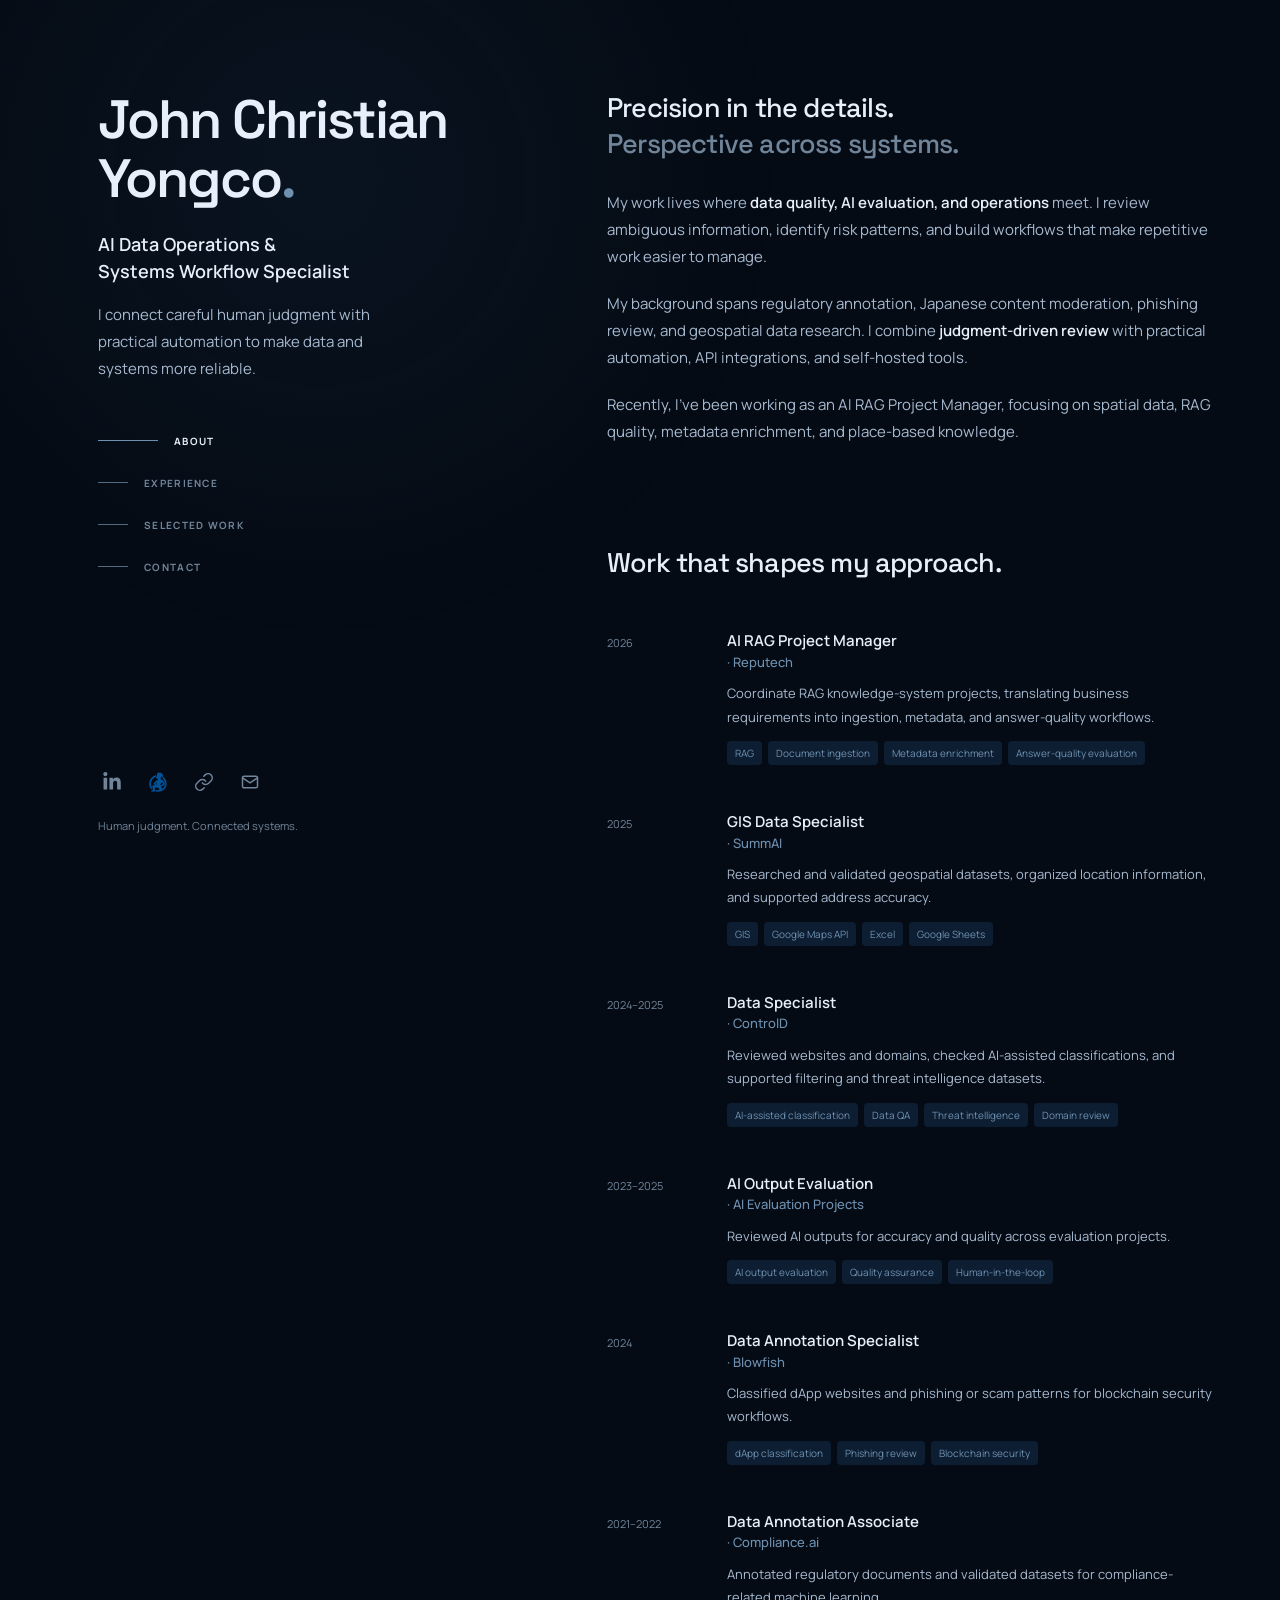
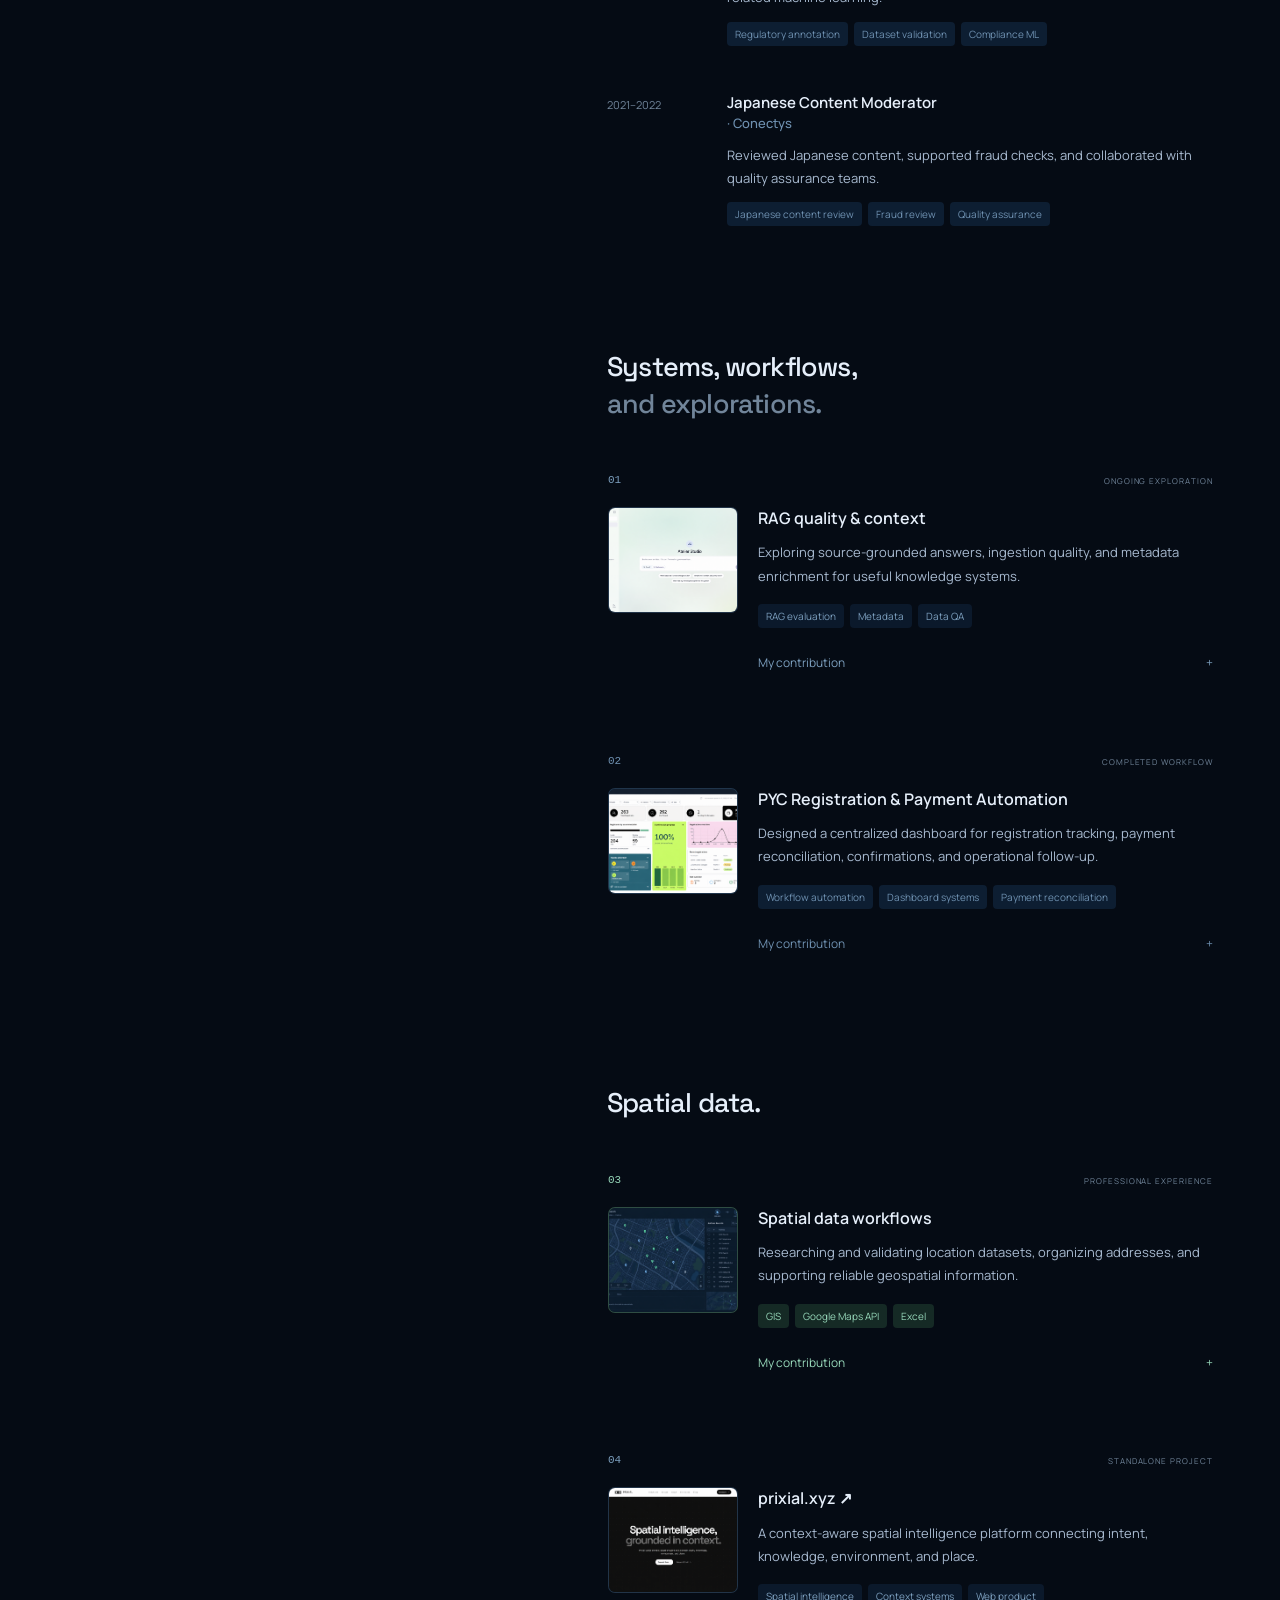
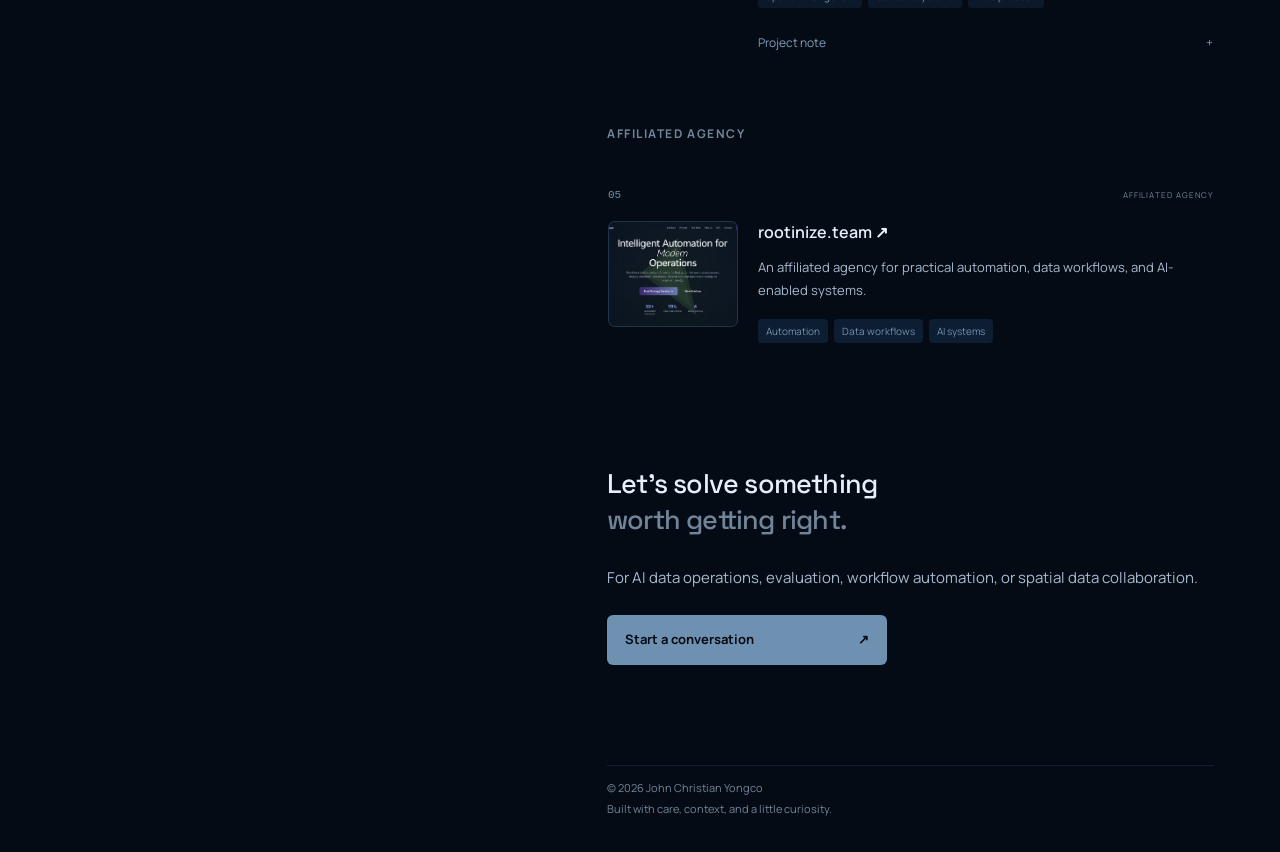
==== portal-website/index.html @ d36c57a6 "Update portfolio site and project assets" ====
<!doctype html><html lang="en"><head><meta charset="utf-8"><meta name="viewport" content="width=device-width,initial-scale=1"><title>John Christian Yongco | AI Data Operations & Automation</title><meta name="description" content="John Christian Yongco: AI data operations, workflow automation, human-in-the-loop evaluation, and spatial data research. Based in Cebu, Philippines."><meta name="theme-color" content="#050B14"><meta property="og:title" content="John Christian Yongco | Portfolio"><meta property="og:description" content="Careful judgment. Useful automation. Reliable data."><link rel="preconnect" href="https://fonts.googleapis.com"><link rel="stylesheet" href="https://fonts.googleapis.com/css2?family=Manrope:wght@400;500;600;700&family=Space+Grotesk:wght@400;500;600;700&display=swap"><link rel="icon" href="favicon.svg" type="image/svg+xml"><link rel="stylesheet" href="style.css"></head><body><a class="skip" href="#main">Skip to content</a><div class="ambient" aria-hidden="true"></div><div class="layout"><header class="identity"><div><a href="#about" class="name">John Christian<br>Yongco<span>.</span></a><h1>AI Data Operations &<br>Systems Workflow Specialist</h1><p class="intro">I connect careful human judgment with practical automation to make data and systems more reliable.</p><nav aria-label="Portfolio sections"><a href="#about" class="active"><i></i>About</a><a href="#experience"><i></i>Experience</a><a href="#projects"><i></i>Selected work</a><a href="#contact"><i></i>Contact</a></nav></div><div class="identity-bottom"><div class="social"><a href="https://www.linkedin.com/in/jcyongco/" target="_blank" rel="noopener noreferrer" aria-label="LinkedIn" title="LinkedIn"><svg class="brand-icon linkedin-icon" viewBox="0 0 448 512" aria-hidden="true"><path d="M100.28 448H7.4V148.9h92.88V448zM53.79 108.1C24.09 108.1 0 83.5 0 53.8a53.79 53.79 0 0 1 107.58 0c0 29.7-24.1 54.3-53.79 54.3zM447.9 448h-92.68V302.4c0-34.7-.7-79.2-48.29-79.2-48.29 0-55.69 37.7-55.69 76.7V448h-92.78V148.9h89.08v40.8h1.3c12.4-23.5 42.69-48.3 87.88-48.3 94 0 111.28 61.9 111.28 142.3V448z"/></svg></a><a href="https://v2.onlinejobs.ph/jobseekers/info/706269" target="_blank" rel="noopener noreferrer" aria-label="OnlineJobs.ph profile" title="OnlineJobs.ph"><img class="onlinejobs-logo" src="Images/onlinejobs-logo-exact.png" alt="OnlineJobs.ph logo"></a><a href="https://www.stackinfolio.dev/jcyoncs" target="_blank" rel="noopener noreferrer" aria-label="Stackinfolio" title="Stackinfolio"><svg class="link-icon" viewBox="0 0 24 24" aria-hidden="true" fill="none" stroke="currentColor" stroke-width="1.8" stroke-linecap="round" stroke-linejoin="round"><path d="M10 13a5 5 0 0 0 7.54.54l3-3a5 5 0 0 0-7.07-7.07l-1.72 1.71"/><path d="M14 11a5 5 0 0 0-7.54-.54l-3 3a5 5 0 0 0 7.07 7.07l1.71-1.71"/></svg></a><a href="mailto:johnc.yongco@gmail.com" aria-label="Email" title="Email"><svg class="contact-icon" viewBox="0 0 24 24" aria-hidden="true" fill="none" stroke="currentColor" stroke-width="1.8" stroke-linecap="round" stroke-linejoin="round"><path d="M3 7a2 2 0 0 1 2-2h14a2 2 0 0 1 2 2v10a2 2 0 0 1-2 2H5a2 2 0 0 1-2-2V7Z"/><path d="m3 7 9 6 9-6"/></svg></a></div><p>Human judgment. Connected systems.</p></div></header><main id="main"><section id="about"><h2>Precision in the details.<br><span>Perspective across systems.</span></h2><p>My work lives where <strong>data quality, AI evaluation, and operations</strong> meet. I review ambiguous information, identify risk patterns, and build workflows that make repetitive work easier to manage.</p><p>My background spans regulatory annotation, Japanese content moderation, phishing review, and geospatial data research. I combine <strong>judgment-driven review</strong> with practical automation, API integrations, and self-hosted tools.</p><p>Recently, I’ve been working as an AI RAG Project Manager, focusing on spatial data, RAG quality, metadata enrichment, and place-based knowledge.</p></section><section class="section" id="experience"><h2>Work that shapes my approach.</h2><article class="experience-row"><span class="date">2026</span><div><h3>AI RAG Project Manager <span>· Reputech</span></h3><p>Coordinate RAG knowledge-system projects, translating business requirements into ingestion, metadata, and answer-quality workflows.</p><div class="experience-tags"><span>RAG</span><span>Document ingestion</span><span>Metadata enrichment</span><span>Answer-quality evaluation</span></div></div></article><article class="experience-row"><span class="date">2025</span><div><h3>GIS Data Specialist <span>· SummAI</span></h3><p>Researched and validated geospatial datasets, organized location information, and supported address accuracy.</p><div class="experience-tags"><span>GIS</span><span>Google Maps API</span><span>Excel</span><span>Google Sheets</span></div></div></article><article class="experience-row"><span class="date">2024–2025</span><div><h3>Data Specialist <span>· ControlD</span></h3><p>Reviewed websites and domains, checked AI-assisted classifications, and supported filtering and threat intelligence datasets.</p><div class="experience-tags"><span>AI-assisted classification</span><span>Data QA</span><span>Threat intelligence</span><span>Domain review</span></div></div></article><article class="experience-row"><span class="date">2023–2025</span><div><h3>AI Output Evaluation <span>· AI Evaluation Projects</span></h3><p>Reviewed AI outputs for accuracy and quality across evaluation projects.</p><div class="experience-tags"><span>AI output evaluation</span><span>Quality assurance</span><span>Human-in-the-loop</span></div></div></article><article class="experience-row"><span class="date">2024</span><div><h3>Data Annotation Specialist <span>· Blowfish</span></h3><p>Classified dApp websites and phishing or scam patterns for blockchain security workflows.</p><div class="experience-tags"><span>dApp classification</span><span>Phishing review</span><span>Blockchain security</span></div></div></article><article class="experience-row"><span class="date">2021–2022</span><div><h3>Data Annotation Associate <span>· Compliance.ai</span></h3><p>Annotated regulatory documents and validated datasets for compliance-related machine learning.</p><div class="experience-tags"><span>Regulatory annotation</span><span>Dataset validation</span><span>Compliance ML</span></div></div></article><article class="experience-row"><span class="date">2021–2022</span><div><h3>Japanese Content Moderator <span>· Conectys</span></h3><p>Reviewed Japanese content, supported fraud checks, and collaborated with quality assurance teams.</p><div class="experience-tags"><span>Japanese content review</span><span>Fraud review</span><span>Quality assurance</span></div></div></article></section><section id="projects"><h2>Systems, workflows,<br><span>and explorations.</span></h2><article class="project ink"><div class="project-top"><span class="project-number">01</span><span class="status">ONGOING EXPLORATION</span></div><div class="project-body"><div class="thumbnail image-thumbnail"><img src="../Images/rag-quality-cover.png" alt="JC Personal RAG chat interface"></div><div><h3>RAG quality & context</h3><p>Exploring source-grounded answers, ingestion quality, and metadata enrichment for useful knowledge systems.</p><div class="project-tags"><span>RAG evaluation</span><span>Metadata</span><span>Data QA</span></div><details><summary>My contribution <span>+</span></summary><p>Working on evaluation criteria and understanding how ingestion and metadata affect answer quality. This is an exploration rather than a finished product.</p></details></div></div></article><article class="project sky"><div class="project-top"><span class="project-number">02</span><span class="status">COMPLETED WORKFLOW</span></div><div class="project-body"><div class="thumbnail image-thumbnail"><img src="../Images/pyc-dashboard-cover.png" alt="PYC registration and payment dashboard"></div><div><h3>PYC Registration &amp; Payment Automation</h3><p>Designed a centralized dashboard for registration tracking, payment reconciliation, confirmations, and operational follow-up.</p><div class="project-tags"><span>Workflow automation</span><span>Dashboard systems</span><span>Payment reconciliation</span></div><details><summary>My contribution <span>+</span></summary><p>Built and organized a practical operations view for monitoring registrants, confirmations, payments, references, and follow-up tasks.</p></details></div></div></article></section><section class="section" id="spatial-work"><h2>Spatial data.</h2><article class="project forest"><div class="project-top"><span class="project-number">03</span><span class="status">PROFESSIONAL EXPERIENCE</span></div><div class="project-body"><div class="thumbnail image-thumbnail"><img src="../Images/spatial-workflows-cover.png" alt="Spatial data workbench with map and address validation records"></div><div><h3>Spatial data workflows</h3><p>Researching and validating location datasets, organizing addresses, and supporting reliable geospatial information.</p><div class="project-tags"><span>GIS</span><span>Google Maps API</span><span>Excel</span></div><details><summary>My contribution <span>+</span></summary><p>Researched and validated mapping data, processed address information, and used spreadsheets and mapping tools to organize datasets.</p></details></div></div></article><article class="project ink"><div class="project-top"><span class="project-number">04</span><span class="status">STANDALONE PROJECT</span></div><div class="project-body"><div class="thumbnail image-thumbnail"><img src="../Images/spatial-data-cover.png" alt="Prixial spatial intelligence homepage"></div><div><h3><a class="project-title-link" href="https://prixial.xyz" target="_blank" rel="noopener noreferrer">prixial.xyz ↗</a></h3><p>A context-aware spatial intelligence platform connecting intent, knowledge, environment, and place.</p><div class="project-tags"><span>Spatial intelligence</span><span>Context systems</span><span>Web product</span></div><details><summary>Project note <span>+</span></summary><p>Shown as a standalone spatial data project, separate from the selected work above.</p></details></div></div></article><h3 class="subsection-heading">Affiliated agency</h3><article class="project sky"><div class="project-top"><span class="project-number">05</span><span class="status">AFFILIATED AGENCY</span></div><div class="project-body"><div class="thumbnail image-thumbnail"><img src="Images/rootinize-cover.png" alt="Rootinize intelligent automation website"></div><div><h3><a class="project-title-link" href="https://rootinize.team" target="_blank" rel="noopener noreferrer">rootinize.team ↗</a></h3><p>An affiliated agency for practical automation, data workflows, and AI-enabled systems.</p><div class="project-tags"><span>Automation</span><span>Data workflows</span><span>AI systems</span></div></div></div></article></section><section id="contact"><h2>Let’s solve something<br><span>worth getting right.</span></h2><p>For AI data operations, evaluation, workflow automation, or spatial data collaboration.</p><a class="contact-button" href="mailto:johnc.yongco@gmail.com">Start a conversation <span>↗</span></a></section><footer>© 2026 John Christian Yongco<br><span>Built with care, context, and a little curiosity.</span></footer></main></div><script src="main.js"></script></body></html>
---- portal-website/style.css ----
:root{color-scheme:dark;--bg:#050b14;--text:#e6effa;--secondary:#a8bad0;--muted:#71859a;--primary:#6f91b1;--mint:#97d8ba;--sky:#6f91b1;--blue:#7c9fbe;--line:#26394f}*{box-sizing:border-box}html{scroll-behavior:smooth;scroll-padding-top:80px}body{margin:0;background:var(--bg);color:var(--secondary);font-family:Manrope,Arial,sans-serif;font-size:15px;line-height:1.8}a{color:var(--text);text-decoration:none}a:focus-visible,summary:focus-visible{outline:2px solid #afc8de;outline-offset:6px}::selection{background:#21395a;color:white}.ambient{position:fixed;inset:0;pointer-events:none;background:radial-gradient(650px circle at var(--x,25%) var(--y,20%),#203e602b,transparent 70%);z-index:-1}.layout{max-width:1180px;margin:auto;display:grid;grid-template-columns:44% 56%;padding:0 48px;gap:32px}.identity{height:100vh;position:sticky;top:0;padding:90px 0 44px;display:flex;flex-direction:column;justify-content:space-between}.name{display:block;font-family:'Space Grotesk',Arial,sans-serif;font-size:clamp(38px,4.3vw,54px);font-weight:600;line-height:1.1;letter-spacing:-2px}.name span{color:var(--primary)}h1{font-size:18px;line-height:1.5;color:var(--text);font-weight:600;margin:22px 0 16px}.intro{max-width:320px;font-size:15px;line-height:1.8}nav{margin-top:44px;display:flex;flex-direction:column;gap:12px}nav a{display:flex;align-items:center;gap:16px;text-transform:uppercase;font-size:10px;letter-spacing:.13em;color:var(--muted);font-weight:700;width:fit-content;min-height:30px}nav i{width:30px;height:1px;background:#536b82;transition:width .24s,background .24s}nav a:hover,nav a.active{color:var(--text)}nav a:hover i,nav a.active i{width:60px;background:var(--primary)}.social{display:flex;gap:18px;align-items:center}.social a{display:inline-flex;align-items:center;justify-content:center;width:28px;height:28px;color:var(--muted);transition:color .24s,transform .24s}.social a:hover,.social a:focus-visible{color:var(--primary);transform:translateY(-2px)}.social svg{width:20px;height:20px}.social .brand-icon{fill:currentColor}.social .contact-icon,.social .link-icon,.social .profile-icon,.social .onlinejobs-icon{fill:none}.social .stackinfolio-icon{overflow:visible}.social .onlinejobs-logo{display:block;width:20px;height:20px;object-fit:contain;vertical-align:middle}.identity-bottom p{font-size:11px;color:var(--muted);margin-top:20px}main{padding:90px 0 32px;min-width:0}section{margin-bottom:100px;scroll-margin-top:60px}h2{font-family:'Space Grotesk',Arial,sans-serif;color:var(--text);font-size:27px;line-height:1.35;font-weight:500;letter-spacing:-.8px;margin:0 0 26px}h2 span{color:var(--muted)}p{margin:0 0 20px}strong{color:var(--text);font-weight:600}#about a{color:var(--primary)}.focus-line{display:flex;gap:18px;flex-wrap:wrap;padding-top:14px;font-size:9px;letter-spacing:.1em}.focus-line span:nth-child(1){color:var(--mint)}.focus-line span:nth-child(2){color:var(--sky)}.focus-line span:nth-child(3){color:var(--primary)}.experience-row{display:grid;grid-template-columns:100px 1fr;gap:20px;padding:23px 16px;margin:0 -16px;border-radius:10px;transition:background .24s}.experience-row:hover{background:#0d1e3270}.date{font-size:11px;color:var(--muted);padding-top:3px}.experience-row h3{font-size:15px;color:var(--text);line-height:1.5;font-weight:600;margin:0 0 10px}.experience-row h3 span{display:block;color:var(--primary);font-weight:500;font-size:13px}.experience-row p{font-size:13px;line-height:1.8;margin:0}.experience-tags{display:flex;flex-wrap:wrap;gap:6px;margin-top:12px}.experience-tags span{font-size:10px;padding:3px 8px;color:var(--primary);background:#0d1e32;border-radius:4px}.project{--accent:var(--primary);--panel:#0b192b;padding:22px;margin:0 -22px 24px;border:1px solid transparent;border-radius:12px;transition:background .24s,border-color .24s,transform .24s}.project.sky{--accent:var(--sky);--panel:#0d1e32}.project.forest{--accent:var(--mint);--panel:#152a25}.project.ink{--accent:var(--blue);--panel:#0b192b}.project:hover,.project:focus-within{background:color-mix(in srgb,var(--panel) 70%,transparent);border-color:color-mix(in srgb,var(--accent) 18%,transparent);transform:translateY(-3px)}.project-top{display:flex;justify-content:space-between;align-items:center;margin-bottom:16px}.project-number{font-family:monospace;font-size:11px;color:var(--accent)}.status{font-size:8px;letter-spacing:.12em;color:var(--muted)}.project-body{display:grid;grid-template-columns:130px 1fr;gap:20px}.thumbnail{height:106px;border-radius:7px;background:var(--panel);border:1px solid color-mix(in srgb,var(--accent) 20%,transparent);padding:12px 9px;color:var(--accent);display:flex;flex-direction:column;justify-content:space-between}.thumbnail>span{font-size:8px;letter-spacing:.12em}.thumbnail small{font-size:7px}.image-thumbnail{padding:0;overflow:hidden}.image-thumbnail img{display:block;width:100%;height:100%;object-fit:cover}.diagram{display:flex;align-items:center;justify-content:center;gap:7px}.diagram i{width:19px;height:19px;border:1px solid var(--accent);border-radius:4px;transform:rotate(-12deg)}.diagram b{font-weight:400;font-size:10px}.project h3{font-size:16px;font-weight:600;line-height:1.4;color:var(--text);margin:0 0 12px}.project-title-link{color:inherit}.project-title-link:hover{color:var(--primary)}.subsection-heading{font-size:12px;text-transform:uppercase;letter-spacing:.13em;color:var(--muted);font-weight:700;margin:38px 0 18px}.project p{font-size:13px;margin-bottom:16px}.project-tags,.tags{display:flex;flex-wrap:wrap;gap:6px}.project-tags span{font-size:10px;padding:3px 8px;color:var(--accent);background:var(--panel);border-radius:4px}details{font-size:12px;margin-top:16px}summary{cursor:pointer;list-style:none;color:var(--accent);display:flex;justify-content:space-between;gap:12px;padding:8px 0}summary::-webkit-details-marker{display:none}details[open] summary span{transform:rotate(45deg)}details p{margin-top:10px}.stack-grid{display:grid;gap:22px}.stack h3{font-size:13px;color:var(--text);font-weight:600;margin:0 0 10px}.tags span{font-size:10px;padding:4px 9px;background:#0b192b;color:var(--blue);border-radius:4px}.stack:nth-child(3n+1) .tags span{background:#0d1e32;color:var(--sky)}.stack:nth-child(3n+2) .tags span{background:#152a25;color:var(--mint)}.section-note{font-size:13px;margin-bottom:28px}.contact-button{display:flex;justify-content:space-between;background:var(--primary);color:#050b14;padding:13px 18px;border-radius:6px;max-width:280px;font-size:13px;font-weight:700;margin:24px 0 12px}.contact-button:hover{background:#bcd8f2}.email{font-size:12px;color:var(--muted)}footer{font-size:11px;color:var(--muted);line-height:1.9;padding-top:12px;border-top:1px solid #26394f70}.skip{position:fixed;top:-60px;left:20px;padding:12px;background:var(--primary);color:#050b14;z-index:10}.skip:focus{top:16px}@media(min-width:1400px){.layout{gap:64px}}@media(max-width:900px){.layout{display:block;padding:0 28px;max-width:720px}.identity{height:auto;position:relative;padding:64px 0 48px}.name{font-size:48px}nav{flex-direction:row;flex-wrap:wrap;gap:16px;margin:28px 0}nav i{display:none}.identity-bottom{margin-top:24px}.identity-bottom p{display:none}.intro{max-width:460px}main{padding:20px 0 32px}section{margin-bottom:72px}.project{margin-left:-12px;margin-right:-12px;padding:18px 12px}}@media(max-width:480px){.layout{padding:0 22px}.name{font-size:40px}.project-body{grid-template-columns:1fr}.thumbnail{width:150px;height:100px}.experience-row{grid-template-columns:1fr;gap:8px;padding:20px 12px;margin:0 -12px}h2{font-size:25px}.status{font-size:8px}nav a{min-height:44px}.social a{min-height:44px;width:44px;height:44px}}@media(prefers-reduced-motion:reduce){html{scroll-behavior:auto}*,*::before,*::after{transition:none!important;animation:none!important}.project:hover{transform:none}.ambient{background:none}}
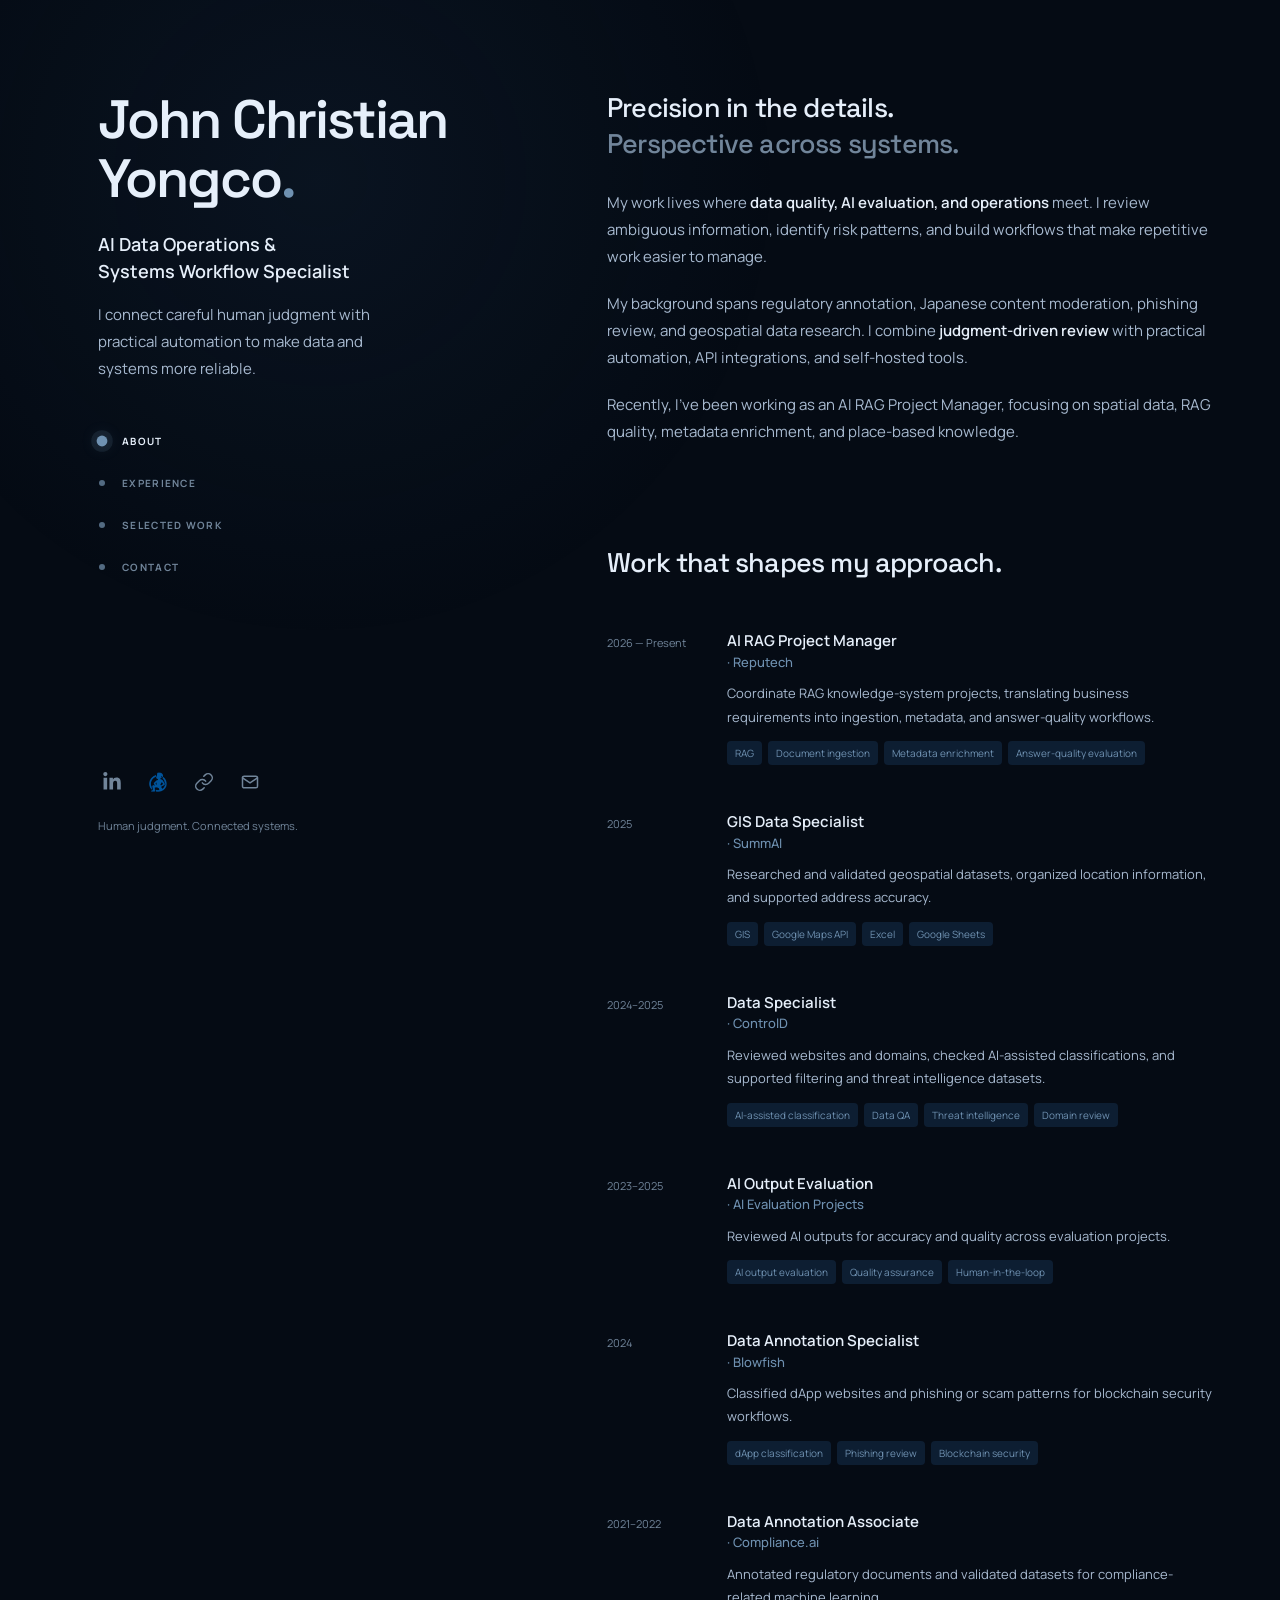
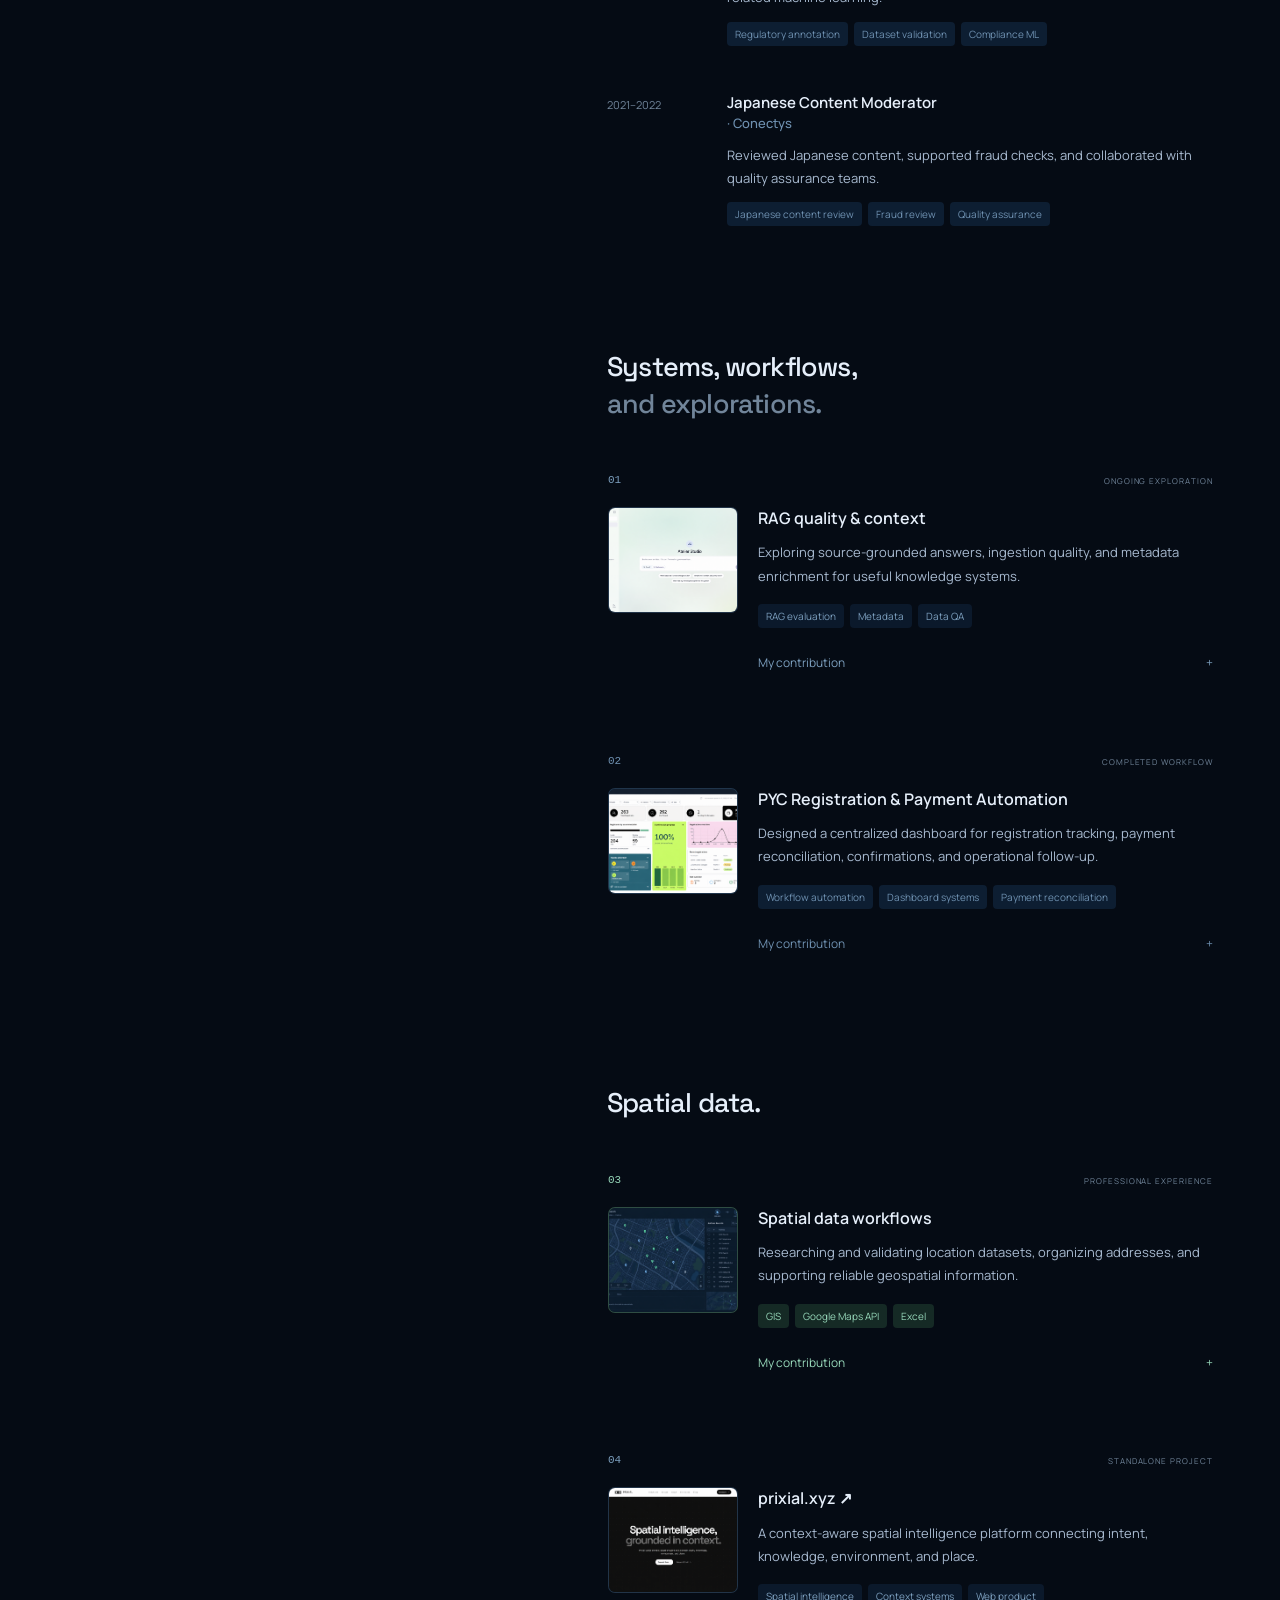
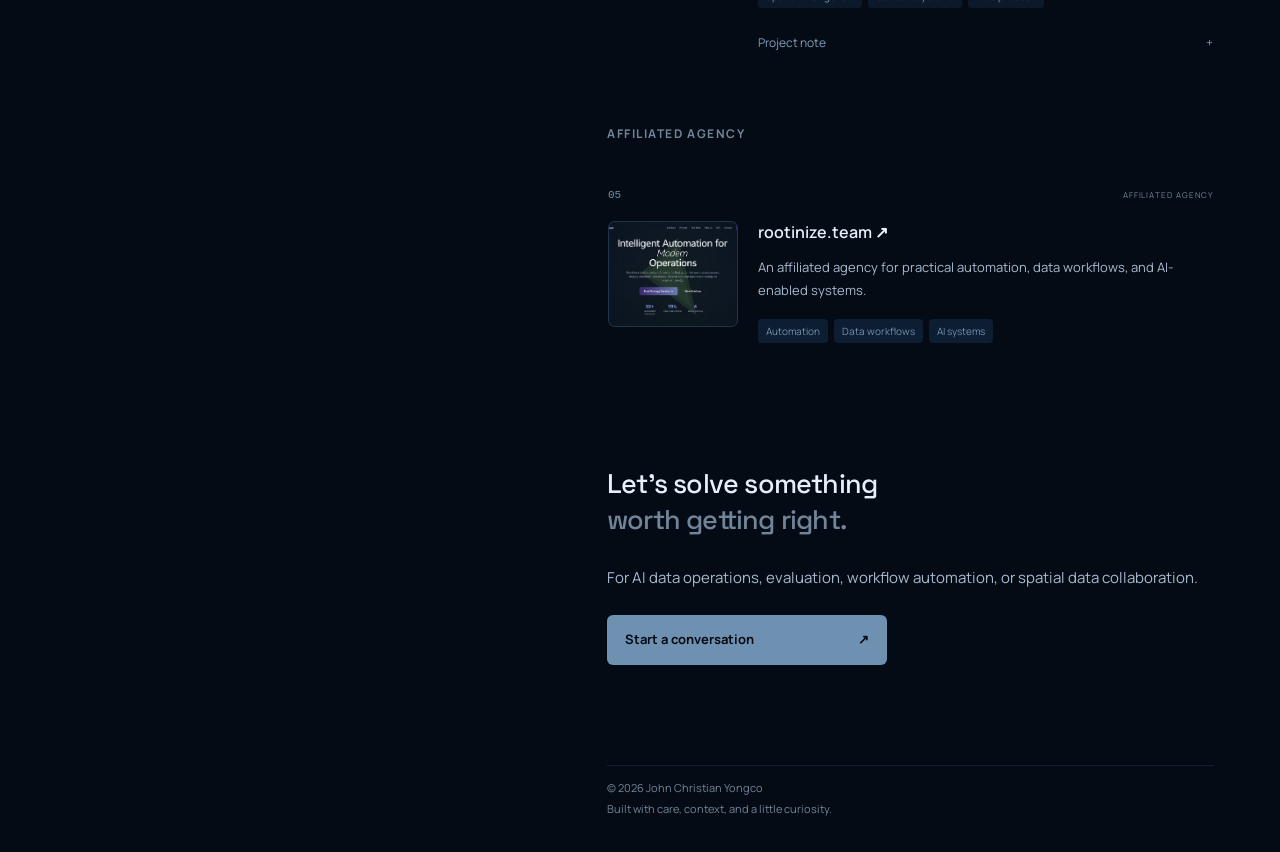
==== commit 1a043e24: "Refine portfolio navigation indicators" ====
--- a/portal-website/index.html
+++ b/portal-website/index.html
@@ -1 +1 @@
-<!doctype html><html lang="en"><head><meta charset="utf-8"><meta name="viewport" content="width=device-width,initial-scale=1"><title>John Christian Yongco | AI Data Operations & Automation</title><meta name="description" content="John Christian Yongco: AI data operations, workflow automation, human-in-the-loop evaluation, and spatial data research. Based in Cebu, Philippines."><meta name="theme-color" content="#050B14"><meta property="og:title" content="John Christian Yongco | Portfolio"><meta property="og:description" content="Careful judgment. Useful automation. Reliable data."><link rel="preconnect" href="https://fonts.googleapis.com"><link rel="stylesheet" href="https://fonts.googleapis.com/css2?family=Manrope:wght@400;500;600;700&family=Space+Grotesk:wght@400;500;600;700&display=swap"><link rel="icon" href="favicon.svg" type="image/svg+xml"><link rel="stylesheet" href="style.css"></head><body><a class="skip" href="#main">Skip to content</a><div class="ambient" aria-hidden="true"></div><div class="layout"><header class="identity"><div><a href="#about" class="name">John Christian<br>Yongco<span>.</span></a><h1>AI Data Operations &<br>Systems Workflow Specialist</h1><p class="intro">I connect careful human judgment with practical automation to make data and systems more reliable.</p><nav aria-label="Portfolio sections"><a href="#about" class="active"><i></i>About</a><a href="#experience"><i></i>Experience</a><a href="#projects"><i></i>Selected work</a><a href="#contact"><i></i>Contact</a></nav></div><div class="identity-bottom"><div class="social"><a href="https://www.linkedin.com/in/jcyongco/" target="_blank" rel="noopener noreferrer" aria-label="LinkedIn" title="LinkedIn"><svg class="brand-icon linkedin-icon" viewBox="0 0 448 512" aria-hidden="true"><path d="M100.28 448H7.4V148.9h92.88V448zM53.79 108.1C24.09 108.1 0 83.5 0 53.8a53.79 53.79 0 0 1 107.58 0c0 29.7-24.1 54.3-53.79 54.3zM447.9 448h-92.68V302.4c0-34.7-.7-79.2-48.29-79.2-48.29 0-55.69 37.7-55.69 76.7V448h-92.78V148.9h89.08v40.8h1.3c12.4-23.5 42.69-48.3 87.88-48.3 94 0 111.28 61.9 111.28 142.3V448z"/></svg></a><a href="https://v2.onlinejobs.ph/jobseekers/info/706269" target="_blank" rel="noopener noreferrer" aria-label="OnlineJobs.ph profile" title="OnlineJobs.ph"><img class="onlinejobs-logo" src="Images/onlinejobs-logo-exact.png" alt="OnlineJobs.ph logo"></a><a href="https://www.stackinfolio.dev/jcyoncs" target="_blank" rel="noopener noreferrer" aria-label="Stackinfolio" title="Stackinfolio"><svg class="link-icon" viewBox="0 0 24 24" aria-hidden="true" fill="none" stroke="currentColor" stroke-width="1.8" stroke-linecap="round" stroke-linejoin="round"><path d="M10 13a5 5 0 0 0 7.54.54l3-3a5 5 0 0 0-7.07-7.07l-1.72 1.71"/><path d="M14 11a5 5 0 0 0-7.54-.54l-3 3a5 5 0 0 0 7.07 7.07l1.71-1.71"/></svg></a><a href="mailto:johnc.yongco@gmail.com" aria-label="Email" title="Email"><svg class="contact-icon" viewBox="0 0 24 24" aria-hidden="true" fill="none" stroke="currentColor" stroke-width="1.8" stroke-linecap="round" stroke-linejoin="round"><path d="M3 7a2 2 0 0 1 2-2h14a2 2 0 0 1 2 2v10a2 2 0 0 1-2 2H5a2 2 0 0 1-2-2V7Z"/><path d="m3 7 9 6 9-6"/></svg></a></div><p>Human judgment. Connected systems.</p></div></header><main id="main"><section id="about"><h2>Precision in the details.<br><span>Perspective across systems.</span></h2><p>My work lives where <strong>data quality, AI evaluation, and operations</strong> meet. I review ambiguous information, identify risk patterns, and build workflows that make repetitive work easier to manage.</p><p>My background spans regulatory annotation, Japanese content moderation, phishing review, and geospatial data research. I combine <strong>judgment-driven review</strong> with practical automation, API integrations, and self-hosted tools.</p><p>Recently, I’ve been working as an AI RAG Project Manager, focusing on spatial data, RAG quality, metadata enrichment, and place-based knowledge.</p></section><section class="section" id="experience"><h2>Work that shapes my approach.</h2><article class="experience-row"><span class="date">2026</span><div><h3>AI RAG Project Manager <span>· Reputech</span></h3><p>Coordinate RAG knowledge-system projects, translating business requirements into ingestion, metadata, and answer-quality workflows.</p><div class="experience-tags"><span>RAG</span><span>Document ingestion</span><span>Metadata enrichment</span><span>Answer-quality evaluation</span></div></div></article><article class="experience-row"><span class="date">2025</span><div><h3>GIS Data Specialist <span>· SummAI</span></h3><p>Researched and validated geospatial datasets, organized location information, and supported address accuracy.</p><div class="experience-tags"><span>GIS</span><span>Google Maps API</span><span>Excel</span><span>Google Sheets</span></div></div></article><article class="experience-row"><span class="date">2024–2025</span><div><h3>Data Specialist <span>· ControlD</span></h3><p>Reviewed websites and domains, checked AI-assisted classifications, and supported filtering and threat intelligence datasets.</p><div class="experience-tags"><span>AI-assisted classification</span><span>Data QA</span><span>Threat intelligence</span><span>Domain review</span></div></div></article><article class="experience-row"><span class="date">2023–2025</span><div><h3>AI Output Evaluation <span>· AI Evaluation Projects</span></h3><p>Reviewed AI outputs for accuracy and quality across evaluation projects.</p><div class="experience-tags"><span>AI output evaluation</span><span>Quality assurance</span><span>Human-in-the-loop</span></div></div></article><article class="experience-row"><span class="date">2024</span><div><h3>Data Annotation Specialist <span>· Blowfish</span></h3><p>Classified dApp websites and phishing or scam patterns for blockchain security workflows.</p><div class="experience-tags"><span>dApp classification</span><span>Phishing review</span><span>Blockchain security</span></div></div></article><article class="experience-row"><span class="date">2021–2022</span><div><h3>Data Annotation Associate <span>· Compliance.ai</span></h3><p>Annotated regulatory documents and validated datasets for compliance-related machine learning.</p><div class="experience-tags"><span>Regulatory annotation</span><span>Dataset validation</span><span>Compliance ML</span></div></div></article><article class="experience-row"><span class="date">2021–2022</span><div><h3>Japanese Content Moderator <span>· Conectys</span></h3><p>Reviewed Japanese content, supported fraud checks, and collaborated with quality assurance teams.</p><div class="experience-tags"><span>Japanese content review</span><span>Fraud review</span><span>Quality assurance</span></div></div></article></section><section id="projects"><h2>Systems, workflows,<br><span>and explorations.</span></h2><article class="project ink"><div class="project-top"><span class="project-number">01</span><span class="status">ONGOING EXPLORATION</span></div><div class="project-body"><div class="thumbnail image-thumbnail"><img src="../Images/rag-quality-cover.png" alt="JC Personal RAG chat interface"></div><div><h3>RAG quality & context</h3><p>Exploring source-grounded answers, ingestion quality, and metadata enrichment for useful knowledge systems.</p><div class="project-tags"><span>RAG evaluation</span><span>Metadata</span><span>Data QA</span></div><details><summary>My contribution <span>+</span></summary><p>Working on evaluation criteria and understanding how ingestion and metadata affect answer quality. This is an exploration rather than a finished product.</p></details></div></div></article><article class="project sky"><div class="project-top"><span class="project-number">02</span><span class="status">COMPLETED WORKFLOW</span></div><div class="project-body"><div class="thumbnail image-thumbnail"><img src="../Images/pyc-dashboard-cover.png" alt="PYC registration and payment dashboard"></div><div><h3>PYC Registration &amp; Payment Automation</h3><p>Designed a centralized dashboard for registration tracking, payment reconciliation, confirmations, and operational follow-up.</p><div class="project-tags"><span>Workflow automation</span><span>Dashboard systems</span><span>Payment reconciliation</span></div><details><summary>My contribution <span>+</span></summary><p>Built and organized a practical operations view for monitoring registrants, confirmations, payments, references, and follow-up tasks.</p></details></div></div></article></section><section class="section" id="spatial-work"><h2>Spatial data.</h2><article class="project forest"><div class="project-top"><span class="project-number">03</span><span class="status">PROFESSIONAL EXPERIENCE</span></div><div class="project-body"><div class="thumbnail image-thumbnail"><img src="../Images/spatial-workflows-cover.png" alt="Spatial data workbench with map and address validation records"></div><div><h3>Spatial data workflows</h3><p>Researching and validating location datasets, organizing addresses, and supporting reliable geospatial information.</p><div class="project-tags"><span>GIS</span><span>Google Maps API</span><span>Excel</span></div><details><summary>My contribution <span>+</span></summary><p>Researched and validated mapping data, processed address information, and used spreadsheets and mapping tools to organize datasets.</p></details></div></div></article><article class="project ink"><div class="project-top"><span class="project-number">04</span><span class="status">STANDALONE PROJECT</span></div><div class="project-body"><div class="thumbnail image-thumbnail"><img src="../Images/spatial-data-cover.png" alt="Prixial spatial intelligence homepage"></div><div><h3><a class="project-title-link" href="https://prixial.xyz" target="_blank" rel="noopener noreferrer">prixial.xyz ↗</a></h3><p>A context-aware spatial intelligence platform connecting intent, knowledge, environment, and place.</p><div class="project-tags"><span>Spatial intelligence</span><span>Context systems</span><span>Web product</span></div><details><summary>Project note <span>+</span></summary><p>Shown as a standalone spatial data project, separate from the selected work above.</p></details></div></div></article><h3 class="subsection-heading">Affiliated agency</h3><article class="project sky"><div class="project-top"><span class="project-number">05</span><span class="status">AFFILIATED AGENCY</span></div><div class="project-body"><div class="thumbnail image-thumbnail"><img src="Images/rootinize-cover.png" alt="Rootinize intelligent automation website"></div><div><h3><a class="project-title-link" href="https://rootinize.team" target="_blank" rel="noopener noreferrer">rootinize.team ↗</a></h3><p>An affiliated agency for practical automation, data workflows, and AI-enabled systems.</p><div class="project-tags"><span>Automation</span><span>Data workflows</span><span>AI systems</span></div></div></div></article></section><section id="contact"><h2>Let’s solve something<br><span>worth getting right.</span></h2><p>For AI data operations, evaluation, workflow automation, or spatial data collaboration.</p><a class="contact-button" href="mailto:johnc.yongco@gmail.com">Start a conversation <span>↗</span></a></section><footer>© 2026 John Christian Yongco<br><span>Built with care, context, and a little curiosity.</span></footer></main></div><script src="main.js"></script></body></html>+<!doctype html><html lang="en"><head><meta charset="utf-8"><meta name="viewport" content="width=device-width,initial-scale=1"><title>John Christian Yongco | AI Data Operations & Automation</title><meta name="description" content="John Christian Yongco: AI data operations, workflow automation, human-in-the-loop evaluation, and spatial data research. Based in Cebu, Philippines."><meta name="theme-color" content="#050B14"><meta property="og:title" content="John Christian Yongco | Portfolio"><meta property="og:description" content="Careful judgment. Useful automation. Reliable data."><link rel="preconnect" href="https://fonts.googleapis.com"><link rel="stylesheet" href="https://fonts.googleapis.com/css2?family=Manrope:wght@400;500;600;700&family=Space+Grotesk:wght@400;500;600;700&display=swap"><link rel="icon" href="favicon.svg" type="image/svg+xml"><link rel="stylesheet" href="style.css"></head><body><a class="skip" href="#main">Skip to content</a><div class="ambient" aria-hidden="true"></div><div class="layout"><header class="identity"><div><a href="#about" class="name">John Christian<br>Yongco<span>.</span></a><h1>AI Data Operations &<br>Systems Workflow Specialist</h1><p class="intro">I connect careful human judgment with practical automation to make data and systems more reliable.</p><nav aria-label="Portfolio sections"><a href="#about" class="active"><i></i>About</a><a href="#experience"><i></i>Experience</a><a href="#projects"><i></i>Selected work</a><a href="#contact"><i></i>Contact</a></nav></div><div class="identity-bottom"><div class="social"><a href="https://www.linkedin.com/in/jcyongco/" target="_blank" rel="noopener noreferrer" aria-label="LinkedIn" title="LinkedIn"><svg class="brand-icon linkedin-icon" viewBox="0 0 448 512" aria-hidden="true"><path d="M100.28 448H7.4V148.9h92.88V448zM53.79 108.1C24.09 108.1 0 83.5 0 53.8a53.79 53.79 0 0 1 107.58 0c0 29.7-24.1 54.3-53.79 54.3zM447.9 448h-92.68V302.4c0-34.7-.7-79.2-48.29-79.2-48.29 0-55.69 37.7-55.69 76.7V448h-92.78V148.9h89.08v40.8h1.3c12.4-23.5 42.69-48.3 87.88-48.3 94 0 111.28 61.9 111.28 142.3V448z"/></svg></a><a href="https://v2.onlinejobs.ph/jobseekers/info/706269" target="_blank" rel="noopener noreferrer" aria-label="OnlineJobs.ph profile" title="OnlineJobs.ph"><img class="onlinejobs-logo" src="Images/onlinejobs-logo-exact.png" alt="OnlineJobs.ph logo"></a><a href="https://www.stackinfolio.dev/jcyoncs" target="_blank" rel="noopener noreferrer" aria-label="Stackinfolio" title="Stackinfolio"><svg class="link-icon" viewBox="0 0 24 24" aria-hidden="true" fill="none" stroke="currentColor" stroke-width="1.8" stroke-linecap="round" stroke-linejoin="round"><path d="M10 13a5 5 0 0 0 7.54.54l3-3a5 5 0 0 0-7.07-7.07l-1.72 1.71"/><path d="M14 11a5 5 0 0 0-7.54-.54l-3 3a5 5 0 0 0 7.07 7.07l1.71-1.71"/></svg></a><a href="mailto:johnc.yongco@gmail.com" aria-label="Email" title="Email"><svg class="contact-icon" viewBox="0 0 24 24" aria-hidden="true" fill="none" stroke="currentColor" stroke-width="1.8" stroke-linecap="round" stroke-linejoin="round"><path d="M3 7a2 2 0 0 1 2-2h14a2 2 0 0 1 2 2v10a2 2 0 0 1-2 2H5a2 2 0 0 1-2-2V7Z"/><path d="m3 7 9 6 9-6"/></svg></a></div><p>Human judgment. Connected systems.</p></div></header><main id="main"><section id="about"><h2>Precision in the details.<br><span>Perspective across systems.</span></h2><p>My work lives where <strong>data quality, AI evaluation, and operations</strong> meet. I review ambiguous information, identify risk patterns, and build workflows that make repetitive work easier to manage.</p><p>My background spans regulatory annotation, Japanese content moderation, phishing review, and geospatial data research. I combine <strong>judgment-driven review</strong> with practical automation, API integrations, and self-hosted tools.</p><p>Recently, I’ve been working as an AI RAG Project Manager, focusing on spatial data, RAG quality, metadata enrichment, and place-based knowledge.</p></section><section class="section" id="experience"><h2>Work that shapes my approach.</h2><article class="experience-row"><span class="date">2026 — Present</span><div><h3>AI RAG Project Manager <span>· Reputech</span></h3><p>Coordinate RAG knowledge-system projects, translating business requirements into ingestion, metadata, and answer-quality workflows.</p><div class="experience-tags"><span>RAG</span><span>Document ingestion</span><span>Metadata enrichment</span><span>Answer-quality evaluation</span></div></div></article><article class="experience-row"><span class="date">2025</span><div><h3>GIS Data Specialist <span>· SummAI</span></h3><p>Researched and validated geospatial datasets, organized location information, and supported address accuracy.</p><div class="experience-tags"><span>GIS</span><span>Google Maps API</span><span>Excel</span><span>Google Sheets</span></div></div></article><article class="experience-row"><span class="date">2024–2025</span><div><h3>Data Specialist <span>· ControlD</span></h3><p>Reviewed websites and domains, checked AI-assisted classifications, and supported filtering and threat intelligence datasets.</p><div class="experience-tags"><span>AI-assisted classification</span><span>Data QA</span><span>Threat intelligence</span><span>Domain review</span></div></div></article><article class="experience-row"><span class="date">2023–2025</span><div><h3>AI Output Evaluation <span>· AI Evaluation Projects</span></h3><p>Reviewed AI outputs for accuracy and quality across evaluation projects.</p><div class="experience-tags"><span>AI output evaluation</span><span>Quality assurance</span><span>Human-in-the-loop</span></div></div></article><article class="experience-row"><span class="date">2024</span><div><h3>Data Annotation Specialist <span>· Blowfish</span></h3><p>Classified dApp websites and phishing or scam patterns for blockchain security workflows.</p><div class="experience-tags"><span>dApp classification</span><span>Phishing review</span><span>Blockchain security</span></div></div></article><article class="experience-row"><span class="date">2021–2022</span><div><h3>Data Annotation Associate <span>· Compliance.ai</span></h3><p>Annotated regulatory documents and validated datasets for compliance-related machine learning.</p><div class="experience-tags"><span>Regulatory annotation</span><span>Dataset validation</span><span>Compliance ML</span></div></div></article><article class="experience-row"><span class="date">2021–2022</span><div><h3>Japanese Content Moderator <span>· Conectys</span></h3><p>Reviewed Japanese content, supported fraud checks, and collaborated with quality assurance teams.</p><div class="experience-tags"><span>Japanese content review</span><span>Fraud review</span><span>Quality assurance</span></div></div></article></section><section id="projects"><h2>Systems, workflows,<br><span>and explorations.</span></h2><article class="project ink"><div class="project-top"><span class="project-number">01</span><span class="status">ONGOING EXPLORATION</span></div><div class="project-body"><div class="thumbnail image-thumbnail"><img src="../Images/rag-quality-cover.png" alt="JC Personal RAG chat interface"></div><div><h3>RAG quality & context</h3><p>Exploring source-grounded answers, ingestion quality, and metadata enrichment for useful knowledge systems.</p><div class="project-tags"><span>RAG evaluation</span><span>Metadata</span><span>Data QA</span></div><details><summary>My contribution <span>+</span></summary><p>Working on evaluation criteria and understanding how ingestion and metadata affect answer quality. This is an exploration rather than a finished product.</p></details></div></div></article><article class="project sky"><div class="project-top"><span class="project-number">02</span><span class="status">COMPLETED WORKFLOW</span></div><div class="project-body"><div class="thumbnail image-thumbnail"><img src="../Images/pyc-dashboard-cover.png" alt="PYC registration and payment dashboard"></div><div><h3>PYC Registration &amp; Payment Automation</h3><p>Designed a centralized dashboard for registration tracking, payment reconciliation, confirmations, and operational follow-up.</p><div class="project-tags"><span>Workflow automation</span><span>Dashboard systems</span><span>Payment reconciliation</span></div><details><summary>My contribution <span>+</span></summary><p>Built and organized a practical operations view for monitoring registrants, confirmations, payments, references, and follow-up tasks.</p></details></div></div></article></section><section class="section" id="spatial-work"><h2>Spatial data.</h2><article class="project forest"><div class="project-top"><span class="project-number">03</span><span class="status">PROFESSIONAL EXPERIENCE</span></div><div class="project-body"><div class="thumbnail image-thumbnail"><img src="../Images/spatial-workflows-cover.png" alt="Spatial data workbench with map and address validation records"></div><div><h3>Spatial data workflows</h3><p>Researching and validating location datasets, organizing addresses, and supporting reliable geospatial information.</p><div class="project-tags"><span>GIS</span><span>Google Maps API</span><span>Excel</span></div><details><summary>My contribution <span>+</span></summary><p>Researched and validated mapping data, processed address information, and used spreadsheets and mapping tools to organize datasets.</p></details></div></div></article><article class="project ink"><div class="project-top"><span class="project-number">04</span><span class="status">STANDALONE PROJECT</span></div><div class="project-body"><div class="thumbnail image-thumbnail"><img src="../Images/spatial-data-cover.png" alt="Prixial spatial intelligence homepage"></div><div><h3><a class="project-title-link" href="https://prixial.xyz" target="_blank" rel="noopener noreferrer">prixial.xyz ↗</a></h3><p>A context-aware spatial intelligence platform connecting intent, knowledge, environment, and place.</p><div class="project-tags"><span>Spatial intelligence</span><span>Context systems</span><span>Web product</span></div><details><summary>Project note <span>+</span></summary><p>Shown as a standalone spatial data project, separate from the selected work above.</p></details></div></div></article><h3 class="subsection-heading">Affiliated agency</h3><article class="project sky"><div class="project-top"><span class="project-number">05</span><span class="status">AFFILIATED AGENCY</span></div><div class="project-body"><div class="thumbnail image-thumbnail"><img src="Images/rootinize-cover.png" alt="Rootinize intelligent automation website"></div><div><h3><a class="project-title-link" href="https://rootinize.team" target="_blank" rel="noopener noreferrer">rootinize.team ↗</a></h3><p>An affiliated agency for practical automation, data workflows, and AI-enabled systems.</p><div class="project-tags"><span>Automation</span><span>Data workflows</span><span>AI systems</span></div></div></div></article></section><section id="contact"><h2>Let’s solve something<br><span>worth getting right.</span></h2><p>For AI data operations, evaluation, workflow automation, or spatial data collaboration.</p><a class="contact-button" href="mailto:johnc.yongco@gmail.com">Start a conversation <span>↗</span></a></section><footer>© 2026 John Christian Yongco<br><span>Built with care, context, and a little curiosity.</span></footer></main></div><script src="main.js"></script></body></html>
--- a/portal-website/style.css
+++ b/portal-website/style.css
@@ -1,2 +1,2 @@
 
-:root{color-scheme:dark;--bg:#050b14;--text:#e6effa;--secondary:#a8bad0;--muted:#71859a;--primary:#6f91b1;--mint:#97d8ba;--sky:#6f91b1;--blue:#7c9fbe;--line:#26394f}*{box-sizing:border-box}html{scroll-behavior:smooth;scroll-padding-top:80px}body{margin:0;background:var(--bg);color:var(--secondary);font-family:Manrope,Arial,sans-serif;font-size:15px;line-height:1.8}a{color:var(--text);text-decoration:none}a:focus-visible,summary:focus-visible{outline:2px solid #afc8de;outline-offset:6px}::selection{background:#21395a;color:white}.ambient{position:fixed;inset:0;pointer-events:none;background:radial-gradient(650px circle at var(--x,25%) var(--y,20%),#203e602b,transparent 70%);z-index:-1}.layout{max-width:1180px;margin:auto;display:grid;grid-template-columns:44% 56%;padding:0 48px;gap:32px}.identity{height:100vh;position:sticky;top:0;padding:90px 0 44px;display:flex;flex-direction:column;justify-content:space-between}.name{display:block;font-family:'Space Grotesk',Arial,sans-serif;font-size:clamp(38px,4.3vw,54px);font-weight:600;line-height:1.1;letter-spacing:-2px}.name span{color:var(--primary)}h1{font-size:18px;line-height:1.5;color:var(--text);font-weight:600;margin:22px 0 16px}.intro{max-width:320px;font-size:15px;line-height:1.8}nav{margin-top:44px;display:flex;flex-direction:column;gap:12px}nav a{display:flex;align-items:center;gap:16px;text-transform:uppercase;font-size:10px;letter-spacing:.13em;color:var(--muted);font-weight:700;width:fit-content;min-height:30px}nav i{width:30px;height:1px;background:#536b82;transition:width .24s,background .24s}nav a:hover,nav a.active{color:var(--text)}nav a:hover i,nav a.active i{width:60px;background:var(--primary)}.social{display:flex;gap:18px;align-items:center}.social a{display:inline-flex;align-items:center;justify-content:center;width:28px;height:28px;color:var(--muted);transition:color .24s,transform .24s}.social a:hover,.social a:focus-visible{color:var(--primary);transform:translateY(-2px)}.social svg{width:20px;height:20px}.social .brand-icon{fill:currentColor}.social .contact-icon,.social .link-icon,.social .profile-icon,.social .onlinejobs-icon{fill:none}.social .stackinfolio-icon{overflow:visible}.social .onlinejobs-logo{display:block;width:20px;height:20px;object-fit:contain;vertical-align:middle}.identity-bottom p{font-size:11px;color:var(--muted);margin-top:20px}main{padding:90px 0 32px;min-width:0}section{margin-bottom:100px;scroll-margin-top:60px}h2{font-family:'Space Grotesk',Arial,sans-serif;color:var(--text);font-size:27px;line-height:1.35;font-weight:500;letter-spacing:-.8px;margin:0 0 26px}h2 span{color:var(--muted)}p{margin:0 0 20px}strong{color:var(--text);font-weight:600}#about a{color:var(--primary)}.focus-line{display:flex;gap:18px;flex-wrap:wrap;padding-top:14px;font-size:9px;letter-spacing:.1em}.focus-line span:nth-child(1){color:var(--mint)}.focus-line span:nth-child(2){color:var(--sky)}.focus-line span:nth-child(3){color:var(--primary)}.experience-row{display:grid;grid-template-columns:100px 1fr;gap:20px;padding:23px 16px;margin:0 -16px;border-radius:10px;transition:background .24s}.experience-row:hover{background:#0d1e3270}.date{font-size:11px;color:var(--muted);padding-top:3px}.experience-row h3{font-size:15px;color:var(--text);line-height:1.5;font-weight:600;margin:0 0 10px}.experience-row h3 span{display:block;color:var(--primary);font-weight:500;font-size:13px}.experience-row p{font-size:13px;line-height:1.8;margin:0}.experience-tags{display:flex;flex-wrap:wrap;gap:6px;margin-top:12px}.experience-tags span{font-size:10px;padding:3px 8px;color:var(--primary);background:#0d1e32;border-radius:4px}.project{--accent:var(--primary);--panel:#0b192b;padding:22px;margin:0 -22px 24px;border:1px solid transparent;border-radius:12px;transition:background .24s,border-color .24s,transform .24s}.project.sky{--accent:var(--sky);--panel:#0d1e32}.project.forest{--accent:var(--mint);--panel:#152a25}.project.ink{--accent:var(--blue);--panel:#0b192b}.project:hover,.project:focus-within{background:color-mix(in srgb,var(--panel) 70%,transparent);border-color:color-mix(in srgb,var(--accent) 18%,transparent);transform:translateY(-3px)}.project-top{display:flex;justify-content:space-between;align-items:center;margin-bottom:16px}.project-number{font-family:monospace;font-size:11px;color:var(--accent)}.status{font-size:8px;letter-spacing:.12em;color:var(--muted)}.project-body{display:grid;grid-template-columns:130px 1fr;gap:20px}.thumbnail{height:106px;border-radius:7px;background:var(--panel);border:1px solid color-mix(in srgb,var(--accent) 20%,transparent);padding:12px 9px;color:var(--accent);display:flex;flex-direction:column;justify-content:space-between}.thumbnail>span{font-size:8px;letter-spacing:.12em}.thumbnail small{font-size:7px}.image-thumbnail{padding:0;overflow:hidden}.image-thumbnail img{display:block;width:100%;height:100%;object-fit:cover}.diagram{display:flex;align-items:center;justify-content:center;gap:7px}.diagram i{width:19px;height:19px;border:1px solid var(--accent);border-radius:4px;transform:rotate(-12deg)}.diagram b{font-weight:400;font-size:10px}.project h3{font-size:16px;font-weight:600;line-height:1.4;color:var(--text);margin:0 0 12px}.project-title-link{color:inherit}.project-title-link:hover{color:var(--primary)}.subsection-heading{font-size:12px;text-transform:uppercase;letter-spacing:.13em;color:var(--muted);font-weight:700;margin:38px 0 18px}.project p{font-size:13px;margin-bottom:16px}.project-tags,.tags{display:flex;flex-wrap:wrap;gap:6px}.project-tags span{font-size:10px;padding:3px 8px;color:var(--accent);background:var(--panel);border-radius:4px}details{font-size:12px;margin-top:16px}summary{cursor:pointer;list-style:none;color:var(--accent);display:flex;justify-content:space-between;gap:12px;padding:8px 0}summary::-webkit-details-marker{display:none}details[open] summary span{transform:rotate(45deg)}details p{margin-top:10px}.stack-grid{display:grid;gap:22px}.stack h3{font-size:13px;color:var(--text);font-weight:600;margin:0 0 10px}.tags span{font-size:10px;padding:4px 9px;background:#0b192b;color:var(--blue);border-radius:4px}.stack:nth-child(3n+1) .tags span{background:#0d1e32;color:var(--sky)}.stack:nth-child(3n+2) .tags span{background:#152a25;color:var(--mint)}.section-note{font-size:13px;margin-bottom:28px}.contact-button{display:flex;justify-content:space-between;background:var(--primary);color:#050b14;padding:13px 18px;border-radius:6px;max-width:280px;font-size:13px;font-weight:700;margin:24px 0 12px}.contact-button:hover{background:#bcd8f2}.email{font-size:12px;color:var(--muted)}footer{font-size:11px;color:var(--muted);line-height:1.9;padding-top:12px;border-top:1px solid #26394f70}.skip{position:fixed;top:-60px;left:20px;padding:12px;background:var(--primary);color:#050b14;z-index:10}.skip:focus{top:16px}@media(min-width:1400px){.layout{gap:64px}}@media(max-width:900px){.layout{display:block;padding:0 28px;max-width:720px}.identity{height:auto;position:relative;padding:64px 0 48px}.name{font-size:48px}nav{flex-direction:row;flex-wrap:wrap;gap:16px;margin:28px 0}nav i{display:none}.identity-bottom{margin-top:24px}.identity-bottom p{display:none}.intro{max-width:460px}main{padding:20px 0 32px}section{margin-bottom:72px}.project{margin-left:-12px;margin-right:-12px;padding:18px 12px}}@media(max-width:480px){.layout{padding:0 22px}.name{font-size:40px}.project-body{grid-template-columns:1fr}.thumbnail{width:150px;height:100px}.experience-row{grid-template-columns:1fr;gap:8px;padding:20px 12px;margin:0 -12px}h2{font-size:25px}.status{font-size:8px}nav a{min-height:44px}.social a{min-height:44px;width:44px;height:44px}}@media(prefers-reduced-motion:reduce){html{scroll-behavior:auto}*,*::before,*::after{transition:none!important;animation:none!important}.project:hover{transform:none}.ambient{background:none}}
+:root{color-scheme:dark;--bg:#050b14;--text:#e6effa;--secondary:#a8bad0;--muted:#71859a;--primary:#6f91b1;--mint:#97d8ba;--sky:#6f91b1;--blue:#7c9fbe;--line:#26394f}*{box-sizing:border-box}html{scroll-behavior:smooth;scroll-padding-top:80px}body{margin:0;background:var(--bg);color:var(--secondary);font-family:Manrope,Arial,sans-serif;font-size:15px;line-height:1.8}a{color:var(--text);text-decoration:none}a:focus-visible,summary:focus-visible{outline:2px solid #afc8de;outline-offset:6px}::selection{background:#21395a;color:white}.ambient{position:fixed;inset:0;pointer-events:none;background:radial-gradient(650px circle at var(--x,25%) var(--y,20%),#203e602b,transparent 70%);z-index:-1}.layout{max-width:1180px;margin:auto;display:grid;grid-template-columns:44% 56%;padding:0 48px;gap:32px}.identity{height:100vh;position:sticky;top:0;padding:90px 0 44px;display:flex;flex-direction:column;justify-content:space-between}.name{display:block;font-family:'Space Grotesk',Arial,sans-serif;font-size:clamp(38px,4.3vw,54px);font-weight:600;line-height:1.1;letter-spacing:-2px}.name span{color:var(--primary)}h1{font-size:18px;line-height:1.5;color:var(--text);font-weight:600;margin:22px 0 16px}.intro{max-width:320px;font-size:15px;line-height:1.8}nav{margin-top:44px;display:flex;flex-direction:column;gap:12px}nav a{display:flex;align-items:center;gap:16px;text-transform:uppercase;font-size:10px;letter-spacing:.13em;color:var(--muted);font-weight:700;width:fit-content;min-height:30px}nav i{width:8px;height:8px;background:#536b82;border-radius:50%;transform:scale(.75);transition:transform .3s ease,background .3s ease,box-shadow .3s ease}nav a:hover,nav a.active{color:var(--text)}nav a:hover i,nav a.active i{transform:scale(1.35);background:var(--primary);box-shadow:0 0 0 4px #6f91b11f,0 0 12px #6f91b14d}.social{display:flex;gap:18px;align-items:center}.social a{display:inline-flex;align-items:center;justify-content:center;width:28px;height:28px;color:var(--muted);transition:color .24s,transform .24s}.social a:hover,.social a:focus-visible{color:var(--primary);transform:translateY(-2px)}.social svg{width:20px;height:20px}.social .brand-icon{fill:currentColor}.social .contact-icon,.social .link-icon,.social .profile-icon,.social .onlinejobs-icon{fill:none}.social .stackinfolio-icon{overflow:visible}.social .onlinejobs-logo{display:block;width:20px;height:20px;object-fit:contain;vertical-align:middle}.identity-bottom p{font-size:11px;color:var(--muted);margin-top:20px}main{padding:90px 0 32px;min-width:0}section{margin-bottom:100px;scroll-margin-top:60px}h2{font-family:'Space Grotesk',Arial,sans-serif;color:var(--text);font-size:27px;line-height:1.35;font-weight:500;letter-spacing:-.8px;margin:0 0 26px}h2 span{color:var(--muted)}p{margin:0 0 20px}strong{color:var(--text);font-weight:600}#about a{color:var(--primary)}.focus-line{display:flex;gap:18px;flex-wrap:wrap;padding-top:14px;font-size:9px;letter-spacing:.1em}.focus-line span:nth-child(1){color:var(--mint)}.focus-line span:nth-child(2){color:var(--sky)}.focus-line span:nth-child(3){color:var(--primary)}.experience-row{display:grid;grid-template-columns:100px 1fr;gap:20px;padding:23px 16px;margin:0 -16px;border-radius:10px;transition:background .24s}.experience-row:hover{background:#0d1e3270}.date{font-size:11px;color:var(--muted);padding-top:3px}.experience-row h3{font-size:15px;color:var(--text);line-height:1.5;font-weight:600;margin:0 0 10px}.experience-row h3 span{display:block;color:var(--primary);font-weight:500;font-size:13px}.experience-row p{font-size:13px;line-height:1.8;margin:0}.experience-tags{display:flex;flex-wrap:wrap;gap:6px;margin-top:12px}.experience-tags span{font-size:10px;padding:3px 8px;color:var(--primary);background:#0d1e32;border-radius:4px}.project{--accent:var(--primary);--panel:#0b192b;padding:22px;margin:0 -22px 24px;border:1px solid transparent;border-radius:12px;transition:background .24s,border-color .24s,transform .24s}.project.sky{--accent:var(--sky);--panel:#0d1e32}.project.forest{--accent:var(--mint);--panel:#152a25}.project.ink{--accent:var(--blue);--panel:#0b192b}.project:hover,.project:focus-within{background:color-mix(in srgb,var(--panel) 70%,transparent);border-color:color-mix(in srgb,var(--accent) 18%,transparent);transform:translateY(-3px)}.project-top{display:flex;justify-content:space-between;align-items:center;margin-bottom:16px}.project-number{font-family:monospace;font-size:11px;color:var(--accent)}.status{font-size:8px;letter-spacing:.12em;color:var(--muted)}.project-body{display:grid;grid-template-columns:130px 1fr;gap:20px}.thumbnail{height:106px;border-radius:7px;background:var(--panel);border:1px solid color-mix(in srgb,var(--accent) 20%,transparent);padding:12px 9px;color:var(--accent);display:flex;flex-direction:column;justify-content:space-between}.thumbnail>span{font-size:8px;letter-spacing:.12em}.thumbnail small{font-size:7px}.image-thumbnail{padding:0;overflow:hidden}.image-thumbnail img{display:block;width:100%;height:100%;object-fit:cover}.diagram{display:flex;align-items:center;justify-content:center;gap:7px}.diagram i{width:19px;height:19px;border:1px solid var(--accent);border-radius:4px;transform:rotate(-12deg)}.diagram b{font-weight:400;font-size:10px}.project h3{font-size:16px;font-weight:600;line-height:1.4;color:var(--text);margin:0 0 12px}.project-title-link{color:inherit}.project-title-link:hover{color:var(--primary)}.subsection-heading{font-size:12px;text-transform:uppercase;letter-spacing:.13em;color:var(--muted);font-weight:700;margin:38px 0 18px}.project p{font-size:13px;margin-bottom:16px}.project-tags,.tags{display:flex;flex-wrap:wrap;gap:6px}.project-tags span{font-size:10px;padding:3px 8px;color:var(--accent);background:var(--panel);border-radius:4px}details{font-size:12px;margin-top:16px}summary{cursor:pointer;list-style:none;color:var(--accent);display:flex;justify-content:space-between;gap:12px;padding:8px 0}summary::-webkit-details-marker{display:none}details[open] summary span{transform:rotate(45deg)}details p{margin-top:10px}.stack-grid{display:grid;gap:22px}.stack h3{font-size:13px;color:var(--text);font-weight:600;margin:0 0 10px}.tags span{font-size:10px;padding:4px 9px;background:#0b192b;color:var(--blue);border-radius:4px}.stack:nth-child(3n+1) .tags span{background:#0d1e32;color:var(--sky)}.stack:nth-child(3n+2) .tags span{background:#152a25;color:var(--mint)}.section-note{font-size:13px;margin-bottom:28px}.contact-button{display:flex;justify-content:space-between;background:var(--primary);color:#050b14;padding:13px 18px;border-radius:6px;max-width:280px;font-size:13px;font-weight:700;margin:24px 0 12px}.contact-button:hover{background:#bcd8f2}.email{font-size:12px;color:var(--muted)}footer{font-size:11px;color:var(--muted);line-height:1.9;padding-top:12px;border-top:1px solid #26394f70}.skip{position:fixed;top:-60px;left:20px;padding:12px;background:var(--primary);color:#050b14;z-index:10}.skip:focus{top:16px}@media(min-width:1400px){.layout{gap:64px}}@media(max-width:900px){.layout{display:block;padding:0 28px;max-width:720px}.identity{height:auto;position:relative;padding:64px 0 48px}.name{font-size:48px}nav{flex-direction:row;flex-wrap:wrap;gap:16px;margin:28px 0}nav i{display:none}.identity-bottom{margin-top:24px}.identity-bottom p{display:none}.intro{max-width:460px}main{padding:20px 0 32px}section{margin-bottom:72px}.project{margin-left:-12px;margin-right:-12px;padding:18px 12px}}@media(max-width:480px){.layout{padding:0 22px}.name{font-size:40px}.project-body{grid-template-columns:1fr}.thumbnail{width:150px;height:100px}.experience-row{grid-template-columns:1fr;gap:8px;padding:20px 12px;margin:0 -12px}h2{font-size:25px}.status{font-size:8px}nav a{min-height:44px}.social a{min-height:44px;width:44px;height:44px}}@media(prefers-reduced-motion:reduce){html{scroll-behavior:auto}*,*::before,*::after{transition:none!important;animation:none!important}.project:hover{transform:none}.ambient{background:none}}
